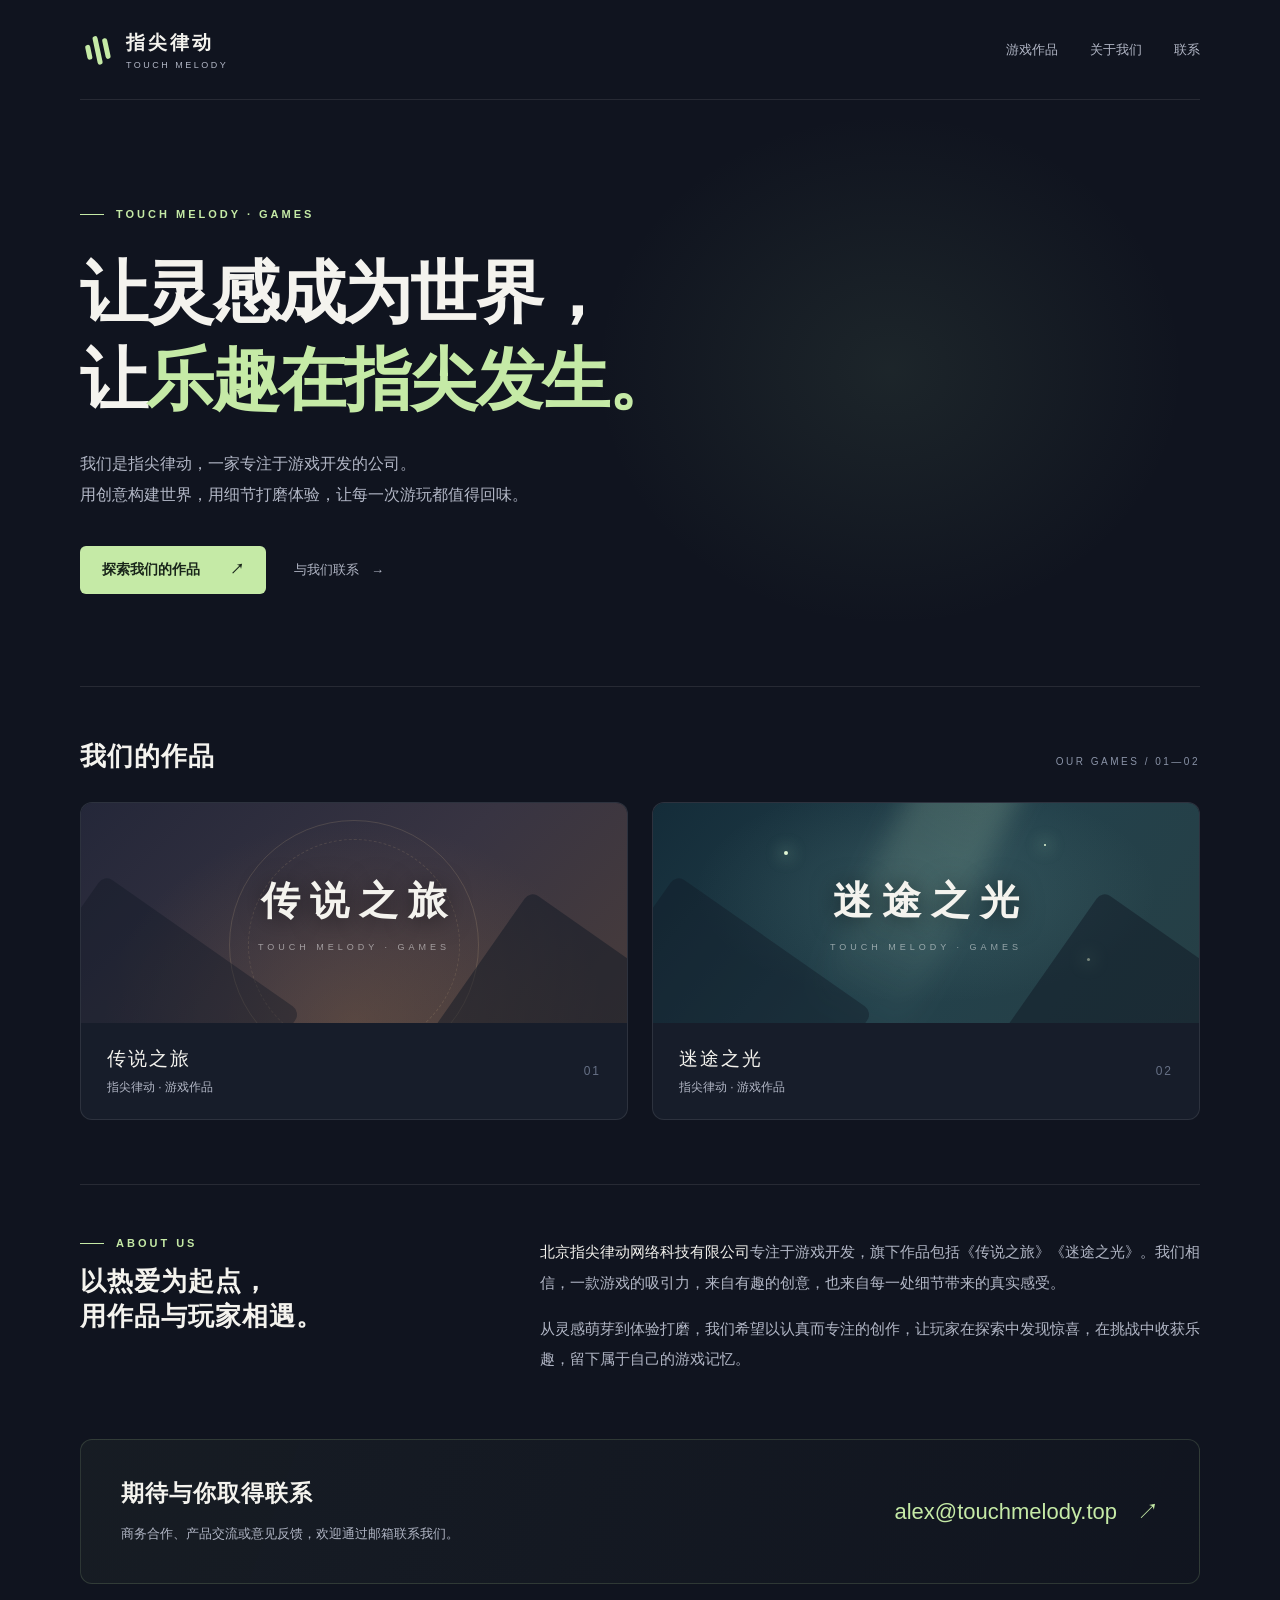
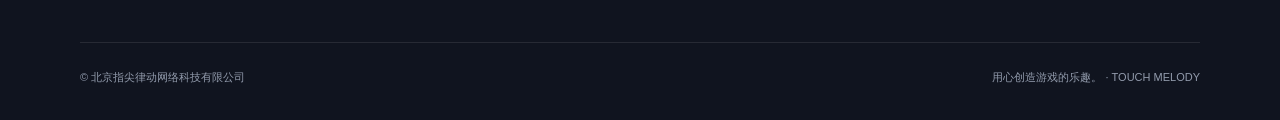
==== index.html @ 20d05d20 "Add files via upload" ====
<!DOCTYPE html>
<html lang="zh-CN">
<head>
  <meta charset="UTF-8">
  <meta name="viewport" content="width=device-width, initial-scale=1">
  <meta name="description" content="北京指尖律动网络科技有限公司专注于游戏开发，旗下作品包括《传说之旅》《迷途之光》。用心打磨每一次冒险，让乐趣在指尖发生。">
  <meta name="theme-color" content="#10141f">
  <title>指尖律动 · 用心创造游戏的乐趣</title>
  <style>
    :root { color-scheme: dark; --bg: #10141f; --text: #f4f3ee; --muted: #b2b7c6; --line: #ffffff18; --accent: #c5eaa6; }
    * { box-sizing: border-box; }
    html { scroll-behavior: smooth; scroll-padding-top: 30px; }
    body { margin: 0; background: var(--bg); color: var(--text); font-family: -apple-system, BlinkMacSystemFont, "Segoe UI", "PingFang SC", "Microsoft YaHei", sans-serif; -webkit-font-smoothing: antialiased; }
    a { color: inherit; text-decoration: none; }
    a:focus-visible { outline: 2px solid var(--accent); outline-offset: 7px; }
    ::selection { color: var(--bg); background: var(--accent); }
    .wrap { width: min(1120px, calc(100% - 64px)); margin-inline: auto; }
    .header { min-height: 100px; display: flex; align-items: center; justify-content: space-between; gap: 24px; border-bottom: 1px solid var(--line); }
    .brand { display: inline-flex; align-items: center; gap: 12px; }
    .brand-mark { width: 34px; height: 34px; display: flex; justify-content: center; align-items: center; gap: 4px; transform: rotate(-12deg); }
    .brand-mark i { width: 5px; border-radius: 4px; background: var(--accent); height: 15px; }
    .brand-mark i:nth-child(2) { height: 29px; }
    .brand-mark i:nth-child(3) { height: 21px; }
    .brand-name { font-size: 19px; font-weight: 700; letter-spacing: 3px; }
    .brand-en { display: block; margin-top: 4px; font-size: 9px; letter-spacing: 2.5px; color: var(--muted); }
    nav { display: flex; align-items: center; gap: 32px; font-size: 13px; color: var(--muted); }
    nav a:hover { color: var(--accent); }
    .hero { position: relative; isolation: isolate; padding: 108px 0 92px; }
    .hero::before { content: ""; position: absolute; z-index: -1; width: min(620px, 100%); height: 540px; right: 0; top: 0; background: radial-gradient(ellipse, #739d7820, transparent 67%); pointer-events: none; }
    .eyebrow { display: flex; align-items: center; gap: 12px; color: var(--accent); font-size: 11px; font-weight: 600; letter-spacing: 3px; }
    .eyebrow::before { content: ""; width: 24px; height: 1px; background: currentColor; }
    h1 { margin: 30px 0 24px; font-size: clamp(40px, 5.3vw, 68px); line-height: 1.28; font-weight: 650; letter-spacing: -2px; }
    h1 span { color: var(--accent); }
    .hero-copy { max-width: 590px; margin: 0; color: var(--muted); font-size: 16px; line-height: 1.95; }
    .hero-actions { display: flex; flex-wrap: wrap; align-items: center; gap: 28px; margin-top: 36px; }
    .button { display: inline-flex; align-items: center; justify-content: center; gap: 30px; padding: 15px 22px; background: var(--accent); color: #19251a; border-radius: 6px; font-size: 14px; font-weight: 600; transition: background .2s, transform .2s; }
    .button:hover { background: #d6f5bc; transform: translateY(-2px); }
    .text-link { display: inline-flex; align-items: center; gap: 12px; font-size: 13px; color: var(--muted); }
    .text-link:hover { color: var(--text); }
    .section { padding: 52px 0 64px; border-top: 1px solid var(--line); }
    .section-top { display: flex; align-items: baseline; justify-content: space-between; gap: 16px; margin-bottom: 28px; }
    h2 { margin: 0; font-size: 26px; font-weight: 600; letter-spacing: 1px; }
    .section-label { color: #8992a6; font-size: 10px; letter-spacing: 2.5px; }
    .games { display: grid; grid-template-columns: 1fr 1fr; gap: 24px; }
    .game { overflow: hidden; border: 1px solid var(--line); border-radius: 12px; background: #171d2a; }
    .game-art { position: relative; height: 220px; overflow: hidden; isolation: isolate; display: flex; flex-direction: column; justify-content: center; align-items: center; }
    .journey { background: radial-gradient(ellipse at 50% 100%, #9c6f434d, transparent 65%), linear-gradient(135deg, #242739, #383442 55%, #483c3b); }
    .light { background: radial-gradient(ellipse at 50% 40%, #8cbcb42b, transparent 60%), linear-gradient(130deg, #142c39, #23414b 55%, #263f45); }
    .art-title { position: relative; z-index: 2; font-family: "Songti SC", "STSong", "SimSun", serif; font-size: 39px; font-weight: 700; letter-spacing: 10px; padding-left: 10px; text-shadow: 0 2px 24px #0008; }
    .art-subtitle { z-index: 2; margin-top: 14px; font-size: 9px; letter-spacing: 4px; color: #ffffff80; }
    .ring { position: absolute; width: 250px; height: 250px; border: 1px solid #d9bd8d2b; border-radius: 50%; transform: translateY(32px); }
    .ring::after { content: ""; position: absolute; inset: 18px; border-radius: 50%; border: 1px dashed #d9bd8d26; }
    .mountain { position: absolute; bottom: -84px; width: 240px; height: 180px; background: #11172566; transform: rotate(35deg); border-radius: 10px; }
    .mountain.one { left: -50px; }
    .mountain.two { right: -70px; bottom: -100px; background: #10192580; }
    .beam { position: absolute; width: 100px; height: 340px; top: -100px; background: linear-gradient(#d5f8cf3b, #d5f8cf00); filter: blur(12px); transform: rotate(26deg); }
    .spark { position: absolute; width: 4px; height: 4px; background: #e2f6d5; border-radius: 50%; box-shadow: 0 0 16px 4px #bdf4cd40; }
    .spark.s1 { top: 48px; left: 24%; }.spark.s2 { top: 155px; right: 20%; width: 3px; height: 3px; }.spark.s3 { top: 41px; right: 28%; width: 2px; height: 2px; }
    .game-info { display: flex; align-items: center; justify-content: space-between; gap: 16px; padding: 23px 26px; }
    .game-info h3 { margin: 0; font-size: 19px; font-weight: 550; letter-spacing: 2px; }
    .game-info p { margin: 7px 0 0; color: var(--muted); font-size: 12px; }
    .game-number { color: #667085; font-size: 12px; letter-spacing: 2px; }
    .about { display: grid; grid-template-columns: 1fr 1.65fr; gap: 60px; }
    .about h2 { margin-top: 15px; }
    .about-copy { color: var(--muted); font-size: 15px; line-height: 2.05; }
    .about-copy p { margin: 0 0 15px; }.about-copy p:last-child { margin-bottom: 0; }
    .about-copy strong { color: var(--text); font-weight: 500; }
    .contact { margin: 0 0 58px; padding: 38px 40px; display: flex; align-items: center; justify-content: space-between; gap: 24px; border: 1px solid #c5eaa627; border-radius: 12px; background: linear-gradient(110deg, #c5eaa60a, #c5eaa602); }
    .contact h2 { font-size: 23px; }.contact p { color: var(--muted); font-size: 13px; line-height: 1.8; margin-bottom: 0; }
    .email { display: inline-flex; align-items: center; gap: 20px; color: var(--accent); font-size: clamp(16px, 2vw, 22px); overflow-wrap: anywhere; }
    .email:hover { text-decoration: underline; text-underline-offset: 6px; }
    footer { display: flex; justify-content: space-between; gap: 20px; padding: 25px 0 32px; border-top: 1px solid var(--line); color: #929bac; font-size: 11px; line-height: 1.8; }
    footer p { margin: 0; }
    @media (max-width: 700px) {
      .wrap { width: calc(100% - 40px); }
      .header { min-height: 84px; gap: 12px; }
      .brand-name { font-size: 16px; letter-spacing: 2px; }.brand-en { font-size: 8px; letter-spacing: 1.8px; }
      nav { gap: 16px; font-size: 12px; } nav .nav-about { display: none; }
      .hero { padding: 72px 0 64px; }.hero::before { width: 100%; right: 0; height: 380px; }
      h1 { font-size: clamp(36px, 8.5vw, 52px); letter-spacing: -1px; }.hero-copy { font-size: 14px; }
      .section { padding: 36px 0 44px; }.section-label { font-size: 9px; letter-spacing: 1.5px; }
      .games { grid-template-columns: 1fr; gap: 20px; }.game-art { height: 205px; }
      .about { grid-template-columns: 1fr; gap: 22px; }.about-copy { font-size: 14px; }
      .contact { flex-direction: column; align-items: flex-start; padding: 28px 24px; margin-bottom: 40px; }
      footer { flex-direction: column; gap: 7px; }
    }
    @media (prefers-reduced-motion: reduce) { html { scroll-behavior: auto; }.button { transition: none; }.button:hover { transform: none; } }
  </style>
</head>
<body>
  <div class="wrap">
    <header class="header">
      <a class="brand" href="#home" aria-label="指尖律动首页">
        <span class="brand-mark" aria-hidden="true"><i></i><i></i><i></i></span>
        <span><span class="brand-name">指尖律动</span><span class="brand-en">TOUCH MELODY</span></span>
      </a>
      <nav aria-label="主导航"><a href="#games">游戏作品</a><a class="nav-about" href="#about">关于我们</a><a href="#contact">联系</a></nav>
    </header>
    <main>
      <section class="hero" id="home" aria-labelledby="hero-title">
        <div class="eyebrow">TOUCH MELODY · GAMES</div>
        <h1 id="hero-title">让灵感成为世界，<br>让<span>乐趣在指尖发生。</span></h1>
        <p class="hero-copy">我们是指尖律动，一家专注于游戏开发的公司。<br>用创意构建世界，用细节打磨体验，让每一次游玩都值得回味。</p>
        <div class="hero-actions"><a class="button" href="#games">探索我们的作品 <span aria-hidden="true">↗</span></a><a class="text-link" href="#contact">与我们联系 <span aria-hidden="true">→</span></a></div>
      </section>
      <section class="section" id="games" aria-labelledby="games-title">
        <div class="section-top"><h2 id="games-title">我们的作品</h2><span class="section-label">OUR GAMES / 01—02</span></div>
        <div class="games">
          <article class="game">
            <div class="game-art journey" aria-hidden="true"><div class="ring"></div><div class="mountain one"></div><div class="mountain two"></div><div class="art-title">传说之旅</div><div class="art-subtitle">TOUCH MELODY · GAMES</div></div>
            <div class="game-info"><div><h3>传说之旅</h3><p>指尖律动 · 游戏作品</p></div><span class="game-number" aria-hidden="true">01</span></div>
          </article>
          <article class="game">
            <div class="game-art light" aria-hidden="true"><div class="beam"></div><div class="spark s1"></div><div class="spark s2"></div><div class="spark s3"></div><div class="mountain one"></div><div class="mountain two"></div><div class="art-title">迷途之光</div><div class="art-subtitle">TOUCH MELODY · GAMES</div></div>
            <div class="game-info"><div><h3>迷途之光</h3><p>指尖律动 · 游戏作品</p></div><span class="game-number" aria-hidden="true">02</span></div>
          </article>
        </div>
      </section>
      <section class="section about" id="about" aria-labelledby="about-title">
        <div><div class="eyebrow">ABOUT US</div><h2 id="about-title">以热爱为起点，<br>用作品与玩家相遇。</h2></div>
        <div class="about-copy"><p><strong>北京指尖律动网络科技有限公司</strong>专注于游戏开发，旗下作品包括《传说之旅》《迷途之光》。我们相信，一款游戏的吸引力，来自有趣的创意，也来自每一处细节带来的真实感受。</p><p>从灵感萌芽到体验打磨，我们希望以认真而专注的创作，让玩家在探索中发现惊喜，在挑战中收获乐趣，留下属于自己的游戏记忆。</p></div>
      </section>
      <section class="contact" id="contact" aria-labelledby="contact-title">
        <div><h2 id="contact-title">期待与你取得联系</h2><p>商务合作、产品交流或意见反馈，欢迎通过邮箱联系我们。</p></div>
        <a class="email" href="mailto:alex@touchmelody.top">alex@touchmelody.top <span aria-hidden="true">↗</span></a>
      </section>
    </main>
    <footer><p>© 北京指尖律动网络科技有限公司</p><p>用心创造游戏的乐趣。 · TOUCH MELODY</p></footer>
  </div>
</body>
</html>
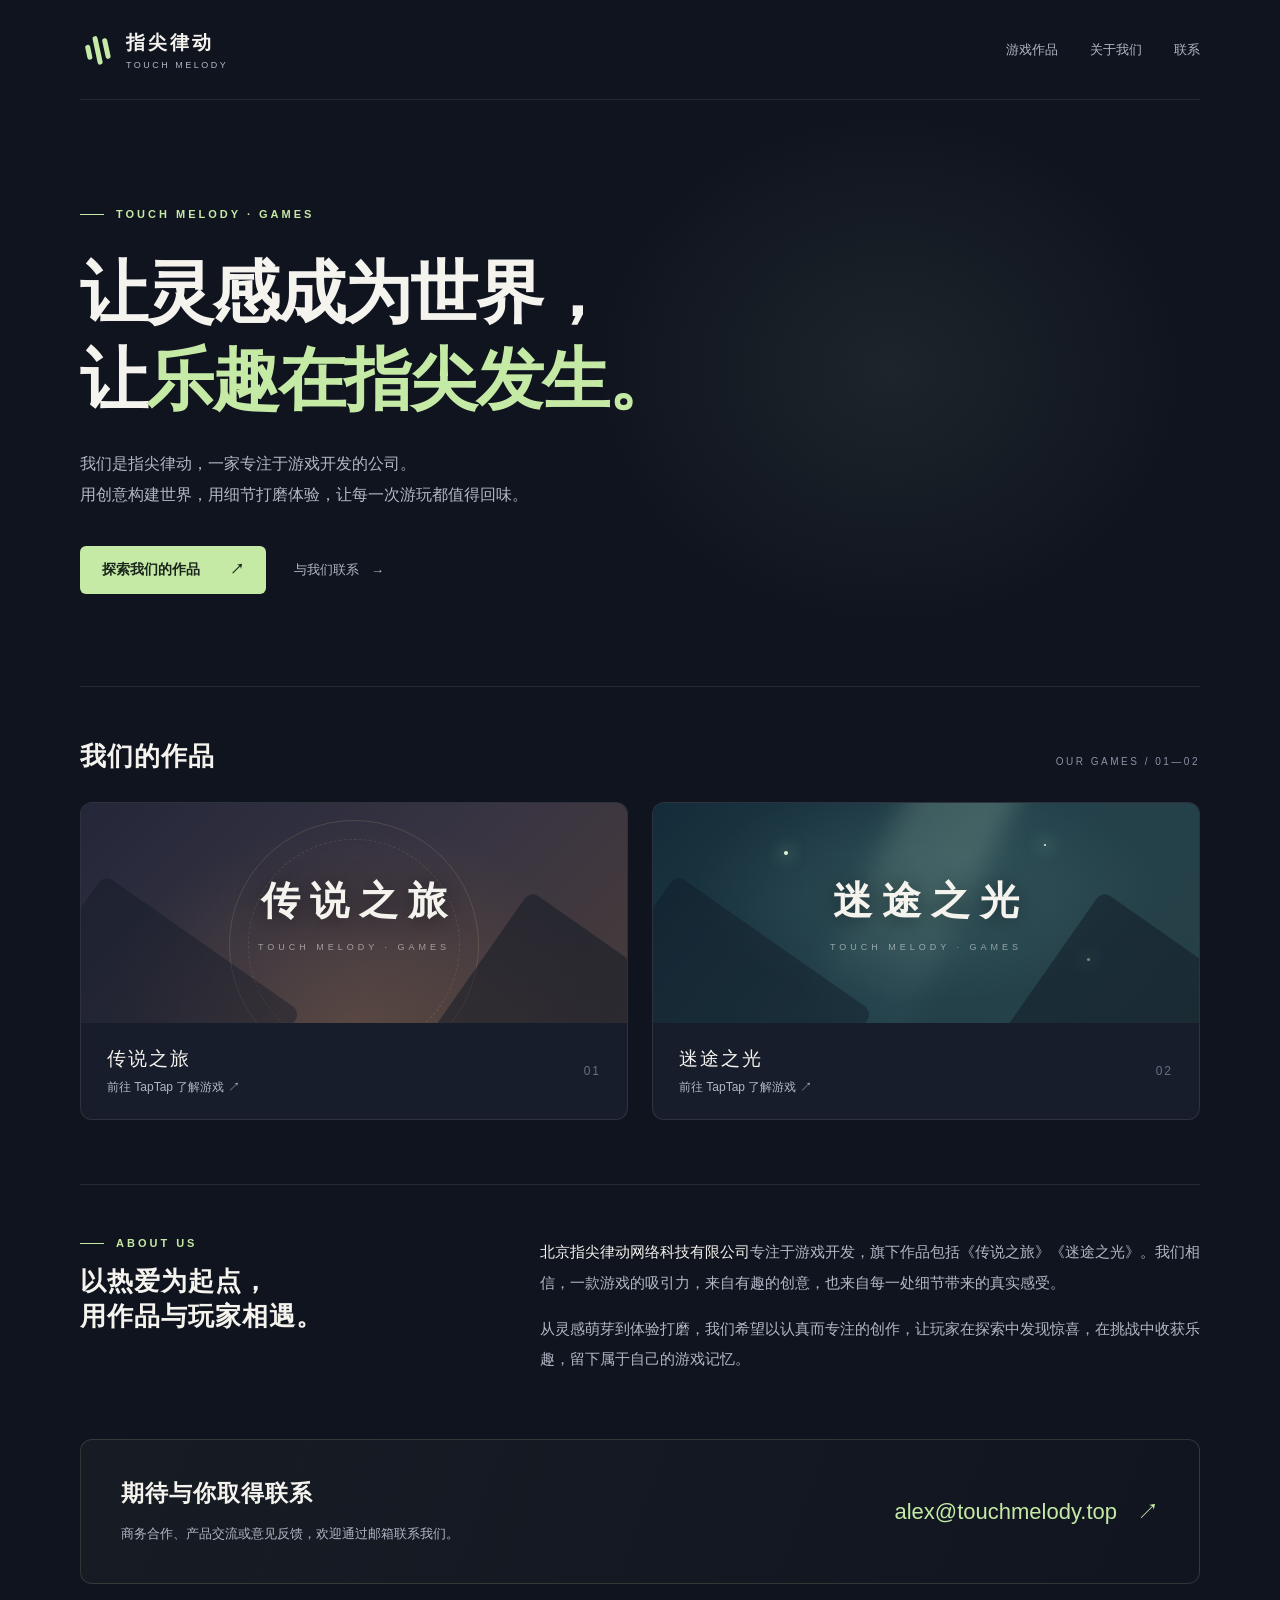
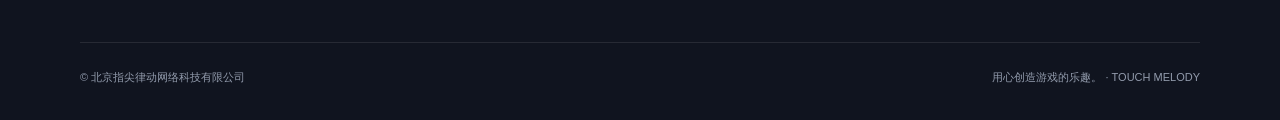
==== commit 0b00d495: "Add files via upload" ====
--- a/index.html
+++ b/index.html
@@ -42,7 +42,8 @@
     h2 { margin: 0; font-size: 26px; font-weight: 600; letter-spacing: 1px; }
     .section-label { color: #8992a6; font-size: 10px; letter-spacing: 2.5px; }
     .games { display: grid; grid-template-columns: 1fr 1fr; gap: 24px; }
-    .game { overflow: hidden; border: 1px solid var(--line); border-radius: 12px; background: #171d2a; }
+    .game { display: block; overflow: hidden; border: 1px solid var(--line); border-radius: 12px; background: #171d2a; }
+    .game:hover { border-color: #c5eaa680; }
     .game-art { position: relative; height: 220px; overflow: hidden; isolation: isolate; display: flex; flex-direction: column; justify-content: center; align-items: center; }
     .journey { background: radial-gradient(ellipse at 50% 100%, #9c6f434d, transparent 65%), linear-gradient(135deg, #242739, #383442 55%, #483c3b); }
     .light { background: radial-gradient(ellipse at 50% 40%, #8cbcb42b, transparent 60%), linear-gradient(130deg, #142c39, #23414b 55%, #263f45); }
@@ -106,14 +107,14 @@
       <section class="section" id="games" aria-labelledby="games-title">
         <div class="section-top"><h2 id="games-title">我们的作品</h2><span class="section-label">OUR GAMES / 01—02</span></div>
         <div class="games">
-          <article class="game">
+          <a class="game" href="https://www.taptap.cn/app/187883?os=android" target="_blank" rel="noopener noreferrer" aria-label="传说之旅：前往 TapTap（在新标签页打开）">
             <div class="game-art journey" aria-hidden="true"><div class="ring"></div><div class="mountain one"></div><div class="mountain two"></div><div class="art-title">传说之旅</div><div class="art-subtitle">TOUCH MELODY · GAMES</div></div>
-            <div class="game-info"><div><h3>传说之旅</h3><p>指尖律动 · 游戏作品</p></div><span class="game-number" aria-hidden="true">01</span></div>
-          </article>
-          <article class="game">
+            <div class="game-info"><div><h3>传说之旅</h3><p>前往 TapTap 了解游戏 ↗</p></div><span class="game-number" aria-hidden="true">01</span></div>
+          </a>
+          <a class="game" href="https://www.taptap.cn/app/600170?os=android" target="_blank" rel="noopener noreferrer" aria-label="迷途之光：前往 TapTap（在新标签页打开）">
             <div class="game-art light" aria-hidden="true"><div class="beam"></div><div class="spark s1"></div><div class="spark s2"></div><div class="spark s3"></div><div class="mountain one"></div><div class="mountain two"></div><div class="art-title">迷途之光</div><div class="art-subtitle">TOUCH MELODY · GAMES</div></div>
-            <div class="game-info"><div><h3>迷途之光</h3><p>指尖律动 · 游戏作品</p></div><span class="game-number" aria-hidden="true">02</span></div>
-          </article>
+            <div class="game-info"><div><h3>迷途之光</h3><p>前往 TapTap 了解游戏 ↗</p></div><span class="game-number" aria-hidden="true">02</span></div>
+          </a>
         </div>
       </section>
       <section class="section about" id="about" aria-labelledby="about-title">
